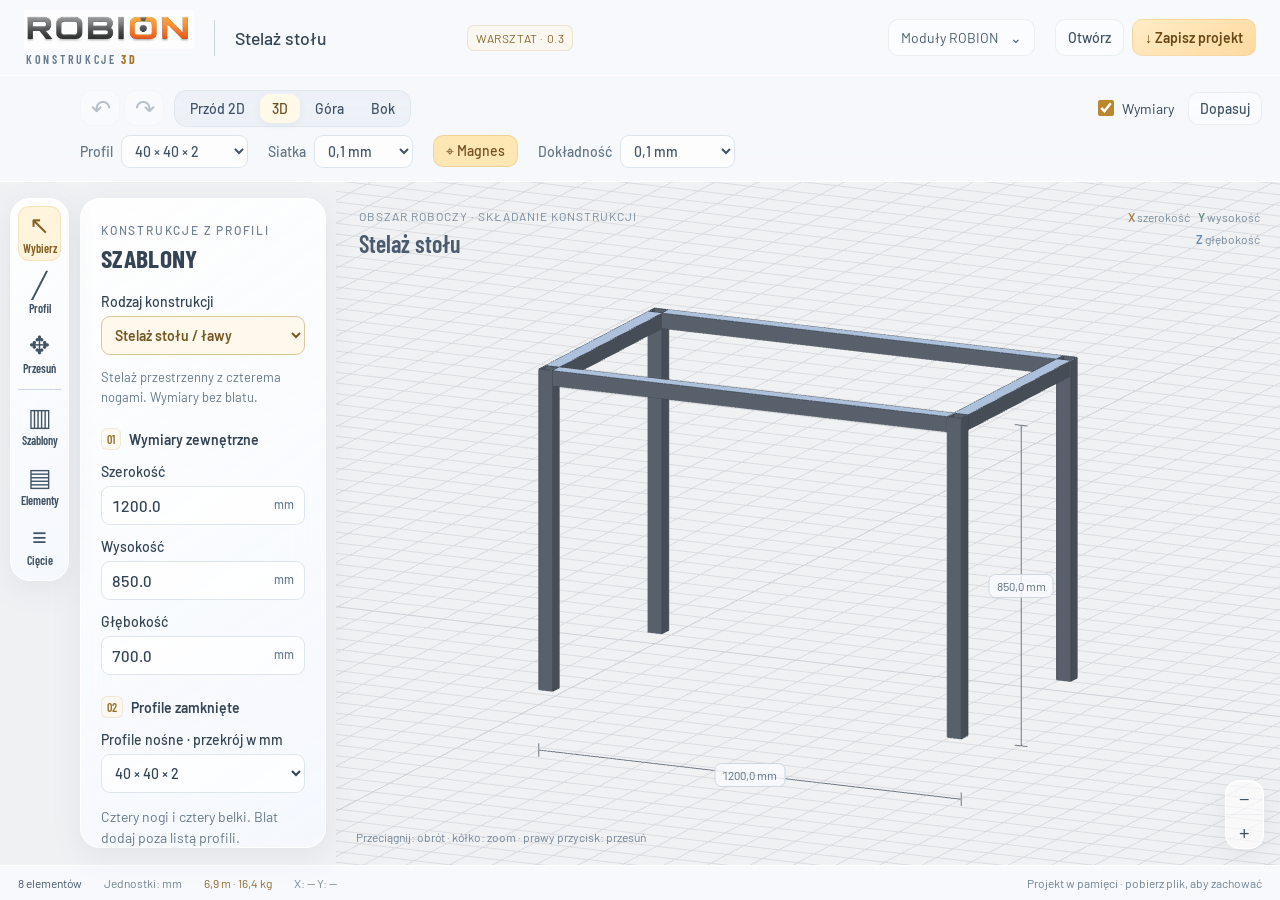
==== index.html @ 67e11018 "Add files via upload" ====
<!doctype html>
<html lang="pl"><head><meta charset="UTF-8"><meta name="viewport" content="width=device-width, initial-scale=1"><title>ROBION · Konstrukcje 3D</title><meta name="description" content="Projektuj konstrukcje z profili stalowych: ramy, balustrady, stelaże i bramy. Edytuj wymiary, oglądaj model 3D i przygotuj listę elementów do cięcia."><link rel="icon" href="favicon.svg" type="image/svg+xml"><link rel="stylesheet" href="fonts/fonts.css"><link rel="stylesheet" href="styles.css?v=0.3.2"><script type="importmap">{"imports":{"three":"./vendor/three.module.js"}}</script><script type="module" src="app.js?v=0.3.2"></script></head>
<body>
<script>if(location.protocol==='file:'){document.addEventListener('DOMContentLoaded',()=>{const n=document.createElement('div');n.setAttribute('role','alert');n.style.cssText='position:fixed;inset:15px 15px auto;z-index:100;background:#F5A623;color:#111;padding:20px;border-radius:12px;font:16px sans-serif;box-shadow:0 4px 30px #0005';n.innerHTML='Ten edytor wymaga uruchomienia aplikacji. Otwórz plik <b>Uruchom ROBION 3D.command</b> w folderze projektu, a potem <a style="color:#111;text-decoration:underline" href="http://127.0.0.1:8766/">przejdź do ROBION 3D</a>.';document.body.append(n);});}</script>
<header class="app-header"><div class="brand"><a class="brand-original" href="https://robion.pl/" aria-label="ROBION — strona główna"><img src="logo-robion-light.png" alt="ROBION"></a><span>KONSTRUKCJE <b>3D</b></span></div><div class="project-heading"><input id="project-name" aria-label="Nazwa projektu" value="Stelaż stołu" maxlength="80"><span class="tag">WARSZTAT · 0.3</span></div><details class="module-menu"><summary>Moduły ROBION <span>⌄</span></summary><nav aria-label="Moduły ROBION"><a href="https://robion.pl/">Strona główna</a><a href="https://app.robion.pl/">Faktury</a><a href="https://zlecenia.robion.pl/">Zlecenia</a><span aria-current="page">Konstrukcje 3D</span></nav></details><div class="header-actions" id="file-actions"></div></header>
<main class="workspace">
<nav class="tool-rail" aria-label="Narzędzia konstrukcji">
<button id="tool-select" data-mode="select" title="Zaznacz element" aria-label="Zaznacz element"><span>↖</span><small>Wybierz</small></button>
<button id="tool-draw" data-mode="draw" title="Rysuj profil na planie" aria-label="Rysuj profil na planie"><span>╱</span><small>Profil</small></button>
<button id="tool-move" data-mode="move" title="Przesuń profil" aria-label="Przesuń profil"><span>✥</span><small>Przesuń</small></button>
<hr><button id="toggle-generator" title="Szablony konstrukcji" aria-label="Szablony konstrukcji"><span>▥</span><small>Szablony</small></button>
<button id="toggle-elements" title="Elementy i właściwości" aria-label="Elementy i właściwości"><span>▤</span><small>Elementy</small></button>
<button id="toggle-bom" title="Lista cięcia" aria-label="Lista cięcia"><span>≡</span><small>Cięcie</small></button>
</nav>
<aside class="left-panel panel"><div class="panel-title"><span class="eyebrow">KONSTRUKCJE Z PROFILI</span><h1>SZABLONY</h1></div><form id="generator"><label>Rodzaj konstrukcji<select id="template" name="template"><option value="table">Stelaż stołu / ławy</option><option value="frame">Rama prostokątna</option><option value="railing">Panel balustrady</option><option value="gate">Brama / furtka</option></select></label><p id="template-description" class="hint"></p><div class="section-label"><span class="step">01</span> Wymiary zewnętrzne</div><label>Szerokość<div class="unit-input"><input id="width" name="width" type="number" value="1000" min="300" max="6000" step="0.1" required><span>mm</span></div></label><label>Wysokość<div class="unit-input"><input id="height" name="height" type="number" value="1800" min="300" max="4000" step="0.1" required><span>mm</span></div></label><label id="depth-field">Głębokość<div class="unit-input"><input id="depth" name="depth" type="number" value="700" min="300" max="4000" step="0.1" required><span>mm</span></div></label><div class="section-label"><span class="step">02</span> Profile zamknięte</div><label>Profile nośne · przekrój w mm<select name="frame" id="frame"></select></label><label class="infill-field">Wypełnienie · przekrój w mm<select name="bar" id="bar"></select></label><label class="infill-field">Maksymalny prześwit<div class="unit-input"><input name="gap" id="gap" type="number" min="20" max="500" value="110" step="0.1" required><span>mm</span></div></label><label class="check-row infill-field"><input name="infill" id="infill" type="checkbox" checked> Pionowe wypełnienie</label><p class="hint" id="gap-info"></p><button class="primary full" type="submit">Wstaw szablon <span>↗</span></button><p id="generator-note" class="hint">Zastąpi bieżący model. Cofnij przywraca poprzednią konstrukcję.</p></form><button id="empty-scene" type="button" class="full secondary">+ Własna konstrukcja</button><div class="side-note"><strong>Szablon to punkt wyjścia</strong><p>Dodawaj, przesuwaj i docinaj profile. Bez szablonu możesz zbudować własny stelaż, regał lub inną konstrukcję.</p></div></aside>
<section class="model-panel"><div class="model-toolbar"><div class="view-cluster"><div id="history-controls" class="history-controls" role="group" aria-label="Historia zmian"></div><div class="view-buttons" role="group" aria-label="Widok modelu"><button class="active" data-view="front">Przód 2D</button><button data-view="3d">3D</button><button data-view="top">Góra</button><button data-view="side">Bok</button></div></div><div id="assembly-options" class="assembly-options"><label>Profil <select id="draw-profile" aria-label="Profil do rysowania"></select></label><label>Siatka <select id="snap" aria-label="Krok siatki"><option value="0.1" selected>0,1 mm</option><option value="1">1 mm</option><option value="5">5 mm</option><option value="10">10 mm</option><option value="50">50 mm</option></select></label><button id="magnet" class="active magnet-toggle" type="button" aria-pressed="true" title="Przyciąganie końców osi do końców i ścianek innych profili">⌖ Magnes</button><label class="precision-control"><span class="precision-label">Dokładność</span> <select id="precision" aria-label="Dokładność"><option value="1">0,1 mm</option><option value="2">0,01 mm</option><option value="3">0,001 mm</option></select></label></div><div class="model-options"><label class="check-row"><input id="dimensions" type="checkbox" checked> Wymiary</label><button id="fit" title="Dopasuj model do okna">Dopasuj</button></div></div><div id="viewport"><div class="canvas-label"><span>OBSZAR ROBOCZY · SKŁADANIE KONSTRUKCJI</span><strong id="model-subtitle">Stelaż stołu</strong></div><div class="axis-legend"><span class="axis-x">X</span> szerokość <span class="axis-y">Y</span> wysokość <span class="axis-z">Z</span> głębokość</div><div class="canvas-help" id="canvas-help">Kliknij profil, aby go edytować · kółko: zoom · prawy przycisk: przesuń plan</div><div class="zoom-controls"><button id="zoom-out" aria-label="Oddal">−</button><button id="zoom-in" aria-label="Przybliż">+</button></div></div><div class="status-bar"><span id="part-count">11 elementów</span><span>Jednostki: mm</span><span id="material-status"></span><span id="cursor-status">X: —  Y: —</span><span id="save-status">Zapis do pliku projektu</span></div></section>
<aside class="right-panel panel"><div class="panel-title"><span class="eyebrow">WARSZTAT</span><h2>ELEMENTY</h2><button id="close-elements" class="close-panel" aria-label="Zamknij panel elementów">×</button></div><div id="editor-tools"></div><div id="part-list" class="part-list"></div><div id="element-editor"><div class="empty-selection"><span class="select-symbol">⌖</span><strong>Wybierz profil</strong><p>Kliknij element w modelu lub na liście, aby sprawdzić jego wymiary.</p></div></div></aside>
<section class="bom-panel"><div class="bom-header"><div><span class="eyebrow">MATERIAŁY</span><h2>LISTA ELEMENTÓW DO CIĘCIA</h2></div><div id="bom-actions"></div><button id="close-bom" class="close-panel" aria-label="Zamknij listę cięcia">×</button></div><div class="summary"><div><span>Elementy</span><strong id="total-count">—</strong></div><div><span>Długość łączna</span><strong id="total-length">—</strong></div><div><span>Masa orientacyjna</span><strong id="total-mass">—</strong></div></div><div class="table-scroll"><table><thead><tr><th>Profil [mm]</th><th>Do cięcia [mm]</th><th>Oś [mm]</th><th>Sztuki</th><th>Kąt A · początek</th><th>Kąt B · koniec</th><th>Masa [kg]</th></tr></thead><tbody id="bom-body"></tbody></table></div><p class="bom-note">Do cięcia: maksymalny zasięg profilu ze skosami, bez rzazu i zapasu. 90° = prosto · S/W = płaszczyzna szerokości/wysokości przekroju · ↶ = odwrócenie. Masa dla stali 7850 kg/m³, bez promieni naroży, spoin i okuć.</p></section>
</main><div id="toast" role="status" aria-live="polite"></div><dialog id="add-dialog"></dialog><input id="import-file" type="file" accept=".json,application/json" hidden>
<noscript>Włącz JavaScript, aby uruchomić edytor 3D.</noscript></body></html>
---- fonts/fonts.css ----
@font-face {
  font-family: 'Barlow';
  font-style: normal;
  font-weight: 400;
  font-display: swap;
  src: url(./barlow-0.woff2) format('truetype');
}
@font-face {
  font-family: 'Barlow';
  font-style: normal;
  font-weight: 500;
  font-display: swap;
  src: url(./barlow-1.woff2) format('truetype');
}
@font-face {
  font-family: 'Barlow';
  font-style: normal;
  font-weight: 600;
  font-display: swap;
  src: url(./barlow-2.woff2) format('truetype');
}
@font-face {
  font-family: 'Barlow';
  font-style: normal;
  font-weight: 700;
  font-display: swap;
  src: url(./barlow-3.woff2) format('truetype');
}
@font-face {
  font-family: 'Barlow Condensed';
  font-style: normal;
  font-weight: 600;
  font-display: swap;
  src: url(./barlow-4.woff2) format('truetype');
}
@font-face {
  font-family: 'Barlow Condensed';
  font-style: normal;
  font-weight: 700;
  font-display: swap;
  src: url(./barlow-5.woff2) format('truetype');
}
@font-face {
  font-family: 'Barlow Condensed';
  font-style: normal;
  font-weight: 800;
  font-display: swap;
  src: url(./barlow-6.woff2) format('truetype');
}
---- styles.css ----
:root{font-family:Barlow,-apple-system,BlinkMacSystemFont,"Segoe UI",sans-serif;font-synthesis:none;color:#344454;background:#edf1f5;--accent:#a56917;--line:#becbd84d;--muted:#657687;--glass:linear-gradient(145deg,#ffffffed,#f5f9ffd4);--shadow:inset 0 1px 0 #fff,0 8px 30px #5d76951a;--toolbar:106px}
*{box-sizing:border-box}body{margin:0;font-size:16px;overflow:hidden}button,input,select{font:inherit}button{cursor:pointer;border:1px solid var(--line);border-radius:10px;background:#ffffff80;color:#415364;padding:9px 12px;font-size:.875rem;font-weight:500;white-space:nowrap;transition:background .16s,box-shadow .16s}button:hover{background:#fff;box-shadow:0 2px 8px #788fa518}button:disabled{opacity:.35;cursor:not-allowed}button:focus-visible,input:focus-visible,select:focus-visible{outline:2px solid #be862c;outline-offset:3px}input,select{min-width:0;max-width:100%;color:inherit;color-scheme:light}input[aria-invalid=true]{border-color:#b34949;background:#fff2f2}h1,h2,h3,p{margin:0}h1,h2,h3{font-family:'Barlow Condensed',Barlow,sans-serif}h1{font-size:1.6rem;letter-spacing:.3px;margin-top:4px}h2{font-size:1.4rem;letter-spacing:.3px;margin-top:4px}button.active{background:#ffe7b4;color:#76511e;border-color:#d9b57966}.primary{background:linear-gradient(145deg,#ffecc6,#ffdaa0);color:#6b4917;border-color:#dfbb824d;font-weight:600}.primary:hover{background:#ffe2a9}.full{width:100%;display:flex;align-items:center;justify-content:space-between;padding:11px}.secondary{margin-top:14px;justify-content:center}.danger,.error{color:#aa3f43!important}.error{font-size:.875rem;line-height:1.45}.error:empty{display:none}
.app-header{height:76px;display:flex;align-items:center;gap:30px;padding:12px 24px;background:#f9fbfedd;border-bottom:1px solid #ffffff;position:relative;z-index:20;backdrop-filter:blur(24px)}.brand{display:flex;flex-direction:column;gap:3px;flex-shrink:0}.brand-wordmark{font:800 30px/1 'Barlow Condensed',sans-serif;letter-spacing:3px;color:#465565}.brand-wordmark i{color:#cc912f;font-style:normal}.brand>span{font:12px 'Barlow Condensed',sans-serif;letter-spacing:2px;color:#687b8c}.brand b{color:#a77525}.project-heading{display:flex;align-items:center;gap:15px;flex:1;min-width:0;border-left:1px solid #cbd5df;padding-left:25px}.project-heading input{background:transparent;border:0;font-size:1.1rem;font-weight:500;width:220px;padding:7px 0}.tag{font-size:12px;letter-spacing:.6px;color:#8a692e;border:1px solid #ddc49b66;background:#fff1d955;border-radius:7px;padding:5px 8px;white-space:nowrap}.header-actions{display:flex;gap:8px}
.workspace{position:relative;height:calc(100dvh - 76px);min-height:480px;background:#f0f1f3;overflow:hidden}.model-panel{position:absolute;inset:0;display:flex;flex-direction:column;min-width:0;background:#f0f1f3}.model-toolbar{height:var(--toolbar);min-height:var(--toolbar);background:#f8fbffb8;border-bottom:1px solid #fff;display:flex;flex-wrap:wrap;align-items:center;align-content:center;padding:9px 18px 9px 80px;gap:8px 20px;z-index:4;backdrop-filter:blur(24px)}.view-cluster{display:flex;align-items:center;gap:10px;order:0;flex:1}.history-controls{display:flex;gap:4px}.history-controls button{font-size:24px;line-height:1;padding:5px 10px;width:40px;height:36px;border-radius:12px}.view-buttons{display:flex;gap:3px;background:#e5ebf280;border:1px solid #d6e0e988;border-radius:13px;padding:3px}.view-buttons button{border:0;background:transparent;font-size:.875rem;padding:6px 12px;min-width:38px;border-radius:10px}.view-buttons button.active{color:#6e4f22;background:#fff9ea;box-shadow:0 2px 7px #7e8a9c20}.assembly-options{order:2;flex-basis:100%;display:flex;align-items:center;gap:20px}.assembly-options label{display:flex;align-items:center;gap:8px;margin:0;font-size:.875rem;color:#657687}.assembly-options select{font-size:.875rem;padding:6px 24px 6px 9px;border-radius:9px;border:1px solid #becbd87d;background:#ffffffad;color:#415364;max-width:160px;margin:0;width:auto}.assembly-options.drawing #draw-profile{border-color:#c5923c}.magnet-toggle{padding:6px 12px}.magnet-toggle[aria-pressed=false]{color:#6f7e8e;background:#fff8}.model-options{order:1;display:flex;align-items:center;gap:14px}.model-options label{margin:0}.model-options button{padding:7px 11px}
.tool-rail{position:absolute;left:10px;top:calc(var(--toolbar) + 16px);z-index:8;display:flex;flex-direction:column;gap:5px;width:59px;padding:7px}.tool-rail,.panel,.bom-panel,dialog{background:var(--glass);border:1px solid #fff;box-shadow:var(--shadow);border-radius:20px;backdrop-filter:blur(28px) saturate(140%);scrollbar-width:thin;scrollbar-color:#becbd8 transparent}.tool-rail button{height:55px;padding:3px;border:1px solid transparent;border-radius:11px;display:flex;align-items:center;justify-content:center;flex-direction:column;gap:2px;background:transparent}.tool-rail button>span{font-family:Arial,sans-serif;font-size:25px;line-height:1.1;font-weight:400}.tool-rail button small{font:12px 'Barlow Condensed',sans-serif}.tool-rail hr{border:0;border-top:1px solid #ccd7e3;width:100%;margin:3px 0}.tool-rail button.active{background:#ffe7b477;border-color:#e8c58d5e;color:#865f23}
.panel{position:absolute;top:calc(var(--toolbar) + 16px);bottom:52px;overflow:auto;z-index:5}.left-panel{display:none;left:80px;width:246px;padding:20px}body.show-generator .left-panel{display:block}.panel-title{margin-bottom:20px;position:relative}.eyebrow{font-size:12px;font-weight:500;letter-spacing:1.8px;color:#718293}.section-label{display:flex;align-items:center;gap:8px;font-size:.875rem;font-weight:600;margin:21px 0 13px}.section-label:first-child{margin-top:0}.step{font-family:'Barlow Condensed',sans-serif;color:#9a712c;border:1px solid #d7bd944d;background:#fff3d955;border-radius:6px;padding:3px 5px;font-size:12px}label{display:block;font-size:.875rem;font-weight:500;margin-bottom:13px}label>select{display:block;width:100%;margin-top:6px;padding:9px;background:#ffffffad;border:1px solid #bdcbd97a;border-radius:9px}.unit-input{position:relative;margin-top:6px}.unit-input input{width:100%;background:#ffffffad;border:1px solid #bdcbd97a;border-radius:9px;padding:9px 40px 9px 10px;font-size:1rem;font-variant-numeric:tabular-nums}.unit-input span{position:absolute;right:11px;top:11px;color:#6c7f91;font-size:12px;pointer-events:none}.check-row{display:flex;align-items:center;gap:8px;font-weight:400;font-size:.875rem}.check-row input{width:16px;height:16px;accent-color:#bb862e;margin:0;flex-shrink:0}.hint{font-size:.875rem;line-height:1.5;color:#68798a;margin:0 0 14px}.side-note{margin-top:18px;border-top:1px solid #c9d6e35c;padding-top:18px}.side-note strong{font-size:.875rem;font-weight:500;color:#5b6d80}.side-note p{font-size:12px;line-height:1.6;color:#6f7f90;margin-top:7px}#generator-note{font-size:12px;color:#6f7f90;margin:10px 0 0}.project-mode{font-size:12px;color:#86652d;border-left:2px solid #c99a50;padding-left:10px}
#viewport{position:relative;flex:1;min-height:0;margin-left:74px;overflow:hidden;isolation:isolate}body.show-generator #viewport{margin-left:336px}body.show-elements #viewport{margin-right:328px}body.show-bom #viewport{margin-bottom:310px}#viewport canvas{position:absolute;inset:0;display:block;touch-action:none}.canvas-label{position:absolute;top:23px;left:23px;pointer-events:none;z-index:2;color:#4e6174}.canvas-label>span{font-size:12px;letter-spacing:1px;color:#7a8b9b}.canvas-label strong{display:block;font-family:'Barlow Condensed',sans-serif;font-size:1.5rem;font-weight:500;margin-top:5px;color:#4b5b6e}.canvas-help{position:absolute;bottom:18px;left:20px;right:80px;color:#728394;font-size:12px;line-height:1.6;pointer-events:none}.axis-legend{position:absolute;right:20px;top:25px;max-width:150px;text-align:right;font-size:12px;line-height:1.8;color:#778a9b;pointer-events:none}.axis-legend span{font-weight:600;margin-left:6px}.axis-x{color:#a7804e}.axis-y{color:#62907b}.axis-z{color:#668aad}.dimension-label{position:absolute;z-index:2;color:#5d6e7f;font-size:12px;font-variant-numeric:tabular-nums;transform:translate(-50%,-50%);background:#fafcfecc;border:1px solid #ccd7e2;padding:4px 7px;border-radius:7px;white-space:nowrap;pointer-events:none}.zoom-controls{position:absolute;right:16px;bottom:16px;display:flex;flex-direction:column;border-radius:14px;background:#fff9;box-shadow:var(--shadow);overflow:hidden;border:1px solid #fff}.zoom-controls button{font-size:21px;font-weight:400;border:0;border-radius:0;padding:4px 13px;background:transparent}.zoom-controls button+button{border-top:1px solid #d3dce766}.status-bar{height:35px;min-height:35px;background:#f8fbffd9;border-top:1px solid #fff;color:#738393;display:flex;align-items:center;gap:22px;padding:7px 18px;font-size:12px}.status-bar #part-count{color:#475a6d}.status-bar #material-status{color:#916e30}.status-bar #save-status{margin-left:auto}
.model-handle{position:absolute;z-index:5;width:30px;height:30px;padding:0;transform:translate(-50%,-50%);border:2px solid #d49a3c;border-radius:50%;background:#fff8e8eF;color:#8d621f;box-shadow:0 0 0 4px #ffffff90,0 3px 12px #667d9430;font-size:12px;font-weight:650;cursor:grab;touch-action:none;user-select:none}.model-handle:hover{background:#ffe2a9;box-shadow:0 0 0 5px #fff9}.handle-move{width:36px;height:36px;border-radius:12px;background:#f6fbffed;border-color:#7297b5;color:#456e8b;font-size:24px}.dragging .model-handle{cursor:grabbing}.snap-marker{position:absolute;z-index:6;transform:translate(16px,-140%);font-size:12px;color:#356f64;background:#eefffaed;border:1px solid #6fada0;border-radius:8px;padding:5px 8px;box-shadow:0 2px 12px #65827e1f;pointer-events:none;white-space:nowrap}[hidden]{display:none!important}
.right-panel{display:none;right:16px;width:300px;z-index:7;padding:20px 17px}body.show-elements .right-panel{display:block}.close-panel{position:absolute;right:0;top:0;border:0;padding:0 5px;background:transparent;color:#728292;font-size:24px;line-height:1.2}#editor-tools{display:flex;gap:5px;margin-bottom:14px}#editor-tools .add{flex:1;color:#886329;border-color:#d8bf9455}.part-list{max-height:150px;overflow:auto;scrollbar-width:thin}.part-button{display:flex;width:100%;align-items:center;text-align:left;border:0;border-radius:9px;padding:9px 7px;gap:7px;margin-bottom:3px;font-weight:400;background:transparent}.part-button>span:first-child{color:#788798;font-size:12px;width:22px;flex-shrink:0}.part-button>span:nth-child(2){font-size:.875rem;overflow:hidden;text-overflow:ellipsis;flex:1}.part-button small{font-size:12px;color:#6d7d8e}.part-button.selected{color:#805b26;background:#ffe5b85c}.empty-selection{margin-top:20px;border-top:1px solid #c9d4df5c;padding:25px 8px;text-align:center}.select-symbol{display:block;font-size:38px;color:#99aaba;font-weight:300;margin-bottom:10px}.empty-selection strong{font-weight:500}.empty-selection p{font-size:.875rem;line-height:1.6;color:#718294;margin-top:7px}.element-fields{border-top:1px solid #c6d3df70;margin-top:16px;padding-top:18px}.element-fields h3{font-size:1.25rem;letter-spacing:.3px;margin-bottom:16px}.element-fields input{display:block;width:100%;margin-top:6px;background:#ffffffab;border:1px solid #bdcbd97a;border-radius:9px;padding:8px}.coordinate-grid{display:grid;grid-template-columns:repeat(3,minmax(0,1fr));gap:6px}.coordinate-grid label{color:#718393;margin-bottom:4px}.coordinate-grid input{width:100%;min-width:0;font-size:.875rem;padding:8px 5px;color:#3f556b;font-variant-numeric:tabular-nums}.subheading{font-size:.875rem;color:#586c80;margin:13px 0 8px}.note-block{font-size:.875rem;line-height:1.6;color:#64798c;margin:15px 0}.field-actions{display:flex;gap:7px;margin-top:12px}.field-actions button{flex:1}.cut-fields{border:1px solid #c6d4e06b;border-radius:12px;margin:12px 0;padding:10px}.cut-fields legend{font-size:.875rem;color:#667b8e;padding:0 5px}.cut-row{display:grid;grid-template-columns:85px minmax(0,1fr);gap:10px}.cut-row label{margin:0 0 10px;font-size:.875rem}.cut-row input,.cut-row select{padding:7px}.cut-fields .check-row{margin:0}.cut-fields .check-row input{display:inline-block;width:16px;height:16px;margin:0;padding:0}.cut-summary{font-size:.875rem;color:#6b7988;margin:12px 0}.live-note{font-size:12px;line-height:1.5;color:#738393;margin:10px 0}
.bom-panel{display:none;position:absolute;left:80px;right:16px;bottom:48px;height:294px;overflow:auto;padding:20px 24px;z-index:9}body.show-bom .bom-panel{display:block}body.show-generator .bom-panel{left:336px}.bom-header{display:flex;align-items:center;justify-content:space-between;gap:15px;position:relative;padding-right:30px}.bom-header .eyebrow{display:none}.bom-header h2{font-size:1.3rem;margin:0}#bom-actions{display:flex;gap:7px}#bom-actions button{padding:6px 10px}.summary{display:flex;gap:28px;margin:17px 0}.summary>div{display:flex;align-items:baseline;gap:10px}.summary span{font-size:12px;color:#718596}.summary strong{font-family:'Barlow Condensed',sans-serif;font-size:1.5rem;font-weight:600;color:#465e73;font-variant-numeric:tabular-nums;white-space:nowrap}.summary strong small{font:14px Barlow,sans-serif;color:#748799}.table-scroll{overflow:auto}table{border-collapse:collapse;width:100%;text-align:right;font-variant-numeric:tabular-nums}th{padding:8px;font-weight:500;font-size:.875rem;color:#677d90;border-bottom:1px solid #c8d5e1;background:#edf3f855;white-space:nowrap}td{padding:9px 8px;font-size:.875rem;border-bottom:1px solid #d1dce666;white-space:nowrap}td:first-child,th:first-child{text-align:left}td:first-child{font-weight:500}.bom-note{font-size:12px;color:#728496;line-height:1.6;margin-top:12px}
#toast{position:fixed;left:50%;bottom:55px;transform:translate(-50%,20px);opacity:0;transition:.18s;z-index:50;pointer-events:none;background:#fffffff2;color:#42596c;border:1px solid #dbc59f;border-radius:14px;padding:13px 20px;box-shadow:0 6px 25px #6b839c25;max-width:90vw;font-size:.875rem}#toast.visible{opacity:1;transform:translate(-50%,0)}dialog{color:#42566b;padding:28px;max-width:460px;width:calc(100% - 32px)}dialog::backdrop{background:#71829950;backdrop-filter:blur(8px)}dialog h2{font-size:1.6rem;margin-bottom:16px}dialog input{width:100%;display:block;background:#ffffffaa;border:1px solid #c7d5e1;padding:10px;border-radius:9px;margin-top:6px}.webgl-error{position:absolute;top:40%;left:20px;right:20px;background:#fff;padding:24px;color:#805052;line-height:1.8;border:1px solid #ccc}
@media(max-width:1200px){.tag{display:none}.axis-legend{display:none}.status-bar #save-status{display:none}.summary{gap:16px;flex-wrap:wrap}.summary>div{gap:7px}.assembly-options{gap:14px}.assembly-options select{max-width:140px}}
@media(max-width:1000px){.left-panel{width:230px;padding:18px}body.show-generator #viewport{margin-left:320px}body.show-generator .bom-panel{left:320px}body.show-elements #viewport{margin-right:0}.right-panel{width:300px}.assembly-options{gap:10px}.assembly-options label:first-child{display:none}.assembly-options.drawing label:first-child{display:flex}.assembly-options.drawing label:last-child{display:none}.bom-header{flex-wrap:wrap}.canvas-help{right:50px;left:12px}.status-bar{gap:16px}}
@media(max-width:760px){:root{--toolbar:150px}.app-header{height:103px;padding:10px 14px;gap:8px;flex-wrap:wrap}.brand-wordmark{font-size:28px}.brand>span{letter-spacing:1px}.project-heading{order:3;flex-basis:100%;border:0;padding:0}.project-heading input{font-size:.875rem;padding:0;width:100%}.header-actions{margin-left:auto;gap:5px}.header-actions button{padding:8px 9px}.workspace{height:calc(100dvh - 103px);min-height:440px}.model-toolbar{padding:8px 10px 8px 10px;gap:6px 10px}.view-cluster{gap:6px;flex:0 0 100%;min-width:0}.history-controls{gap:3px}.history-controls button{width:33px;padding:4px 7px}.view-buttons{flex:1}.view-buttons button{flex:0 0 auto;font-size:.875rem;padding:5px 7px}.model-options{order:2;margin-left:auto;gap:10px}.model-options button{padding:5px 8px}.assembly-options{order:1;flex-basis:100%;gap:8px;flex-wrap:wrap}.assembly-options label{font-size:.875rem;gap:4px}.assembly-options select{padding:5px 6px;max-width:90px}.assembly-options label:first-child{display:none}.assembly-options label:last-child{margin-left:auto}.precision-label{display:none}.precision-control::before{content:"Dokł."}.assembly-options label:last-child select{max-width:89px}.assembly-options .magnet-toggle{padding:6px 8px}.assembly-options.drawing label:first-child{display:flex}.assembly-options.drawing label:last-child{display:none}.assembly-options.drawing #draw-profile{max-width:124px}.tool-rail{top:calc(var(--toolbar) + 12px);left:8px;width:53px;padding:5px}.tool-rail button{height:51px}.left-panel{left:68px;width:min(272px,calc(100% - 80px));bottom:48px;padding:16px}#viewport,body.show-generator #viewport{margin-left:66px;margin-right:0}.canvas-label{top:14px;left:12px}.canvas-label>span{display:none}.canvas-label strong{font-size:1.25rem}.canvas-help{bottom:12px;line-height:1.5}.right-panel{right:9px;width:min(300px,calc(100% - 77px));bottom:48px;padding:16px}.status-bar{padding:8px 10px;gap:12px}.status-bar>span:nth-child(2),#cursor-status{display:none}.bom-panel,body.show-generator .bom-panel{left:9px;right:9px;height:340px;bottom:45px;padding:18px 16px}.bom-header{gap:12px;padding-right:18px}.bom-header h2{font-size:1.2rem}.summary{gap:8px 18px}.summary>div{display:block}.summary span{display:block}body.show-bom #viewport{margin-bottom:0}.zoom-controls{bottom:16px;right:10px}.panel-title{margin-bottom:15px}.section-label{margin-top:15px}.side-note{margin-top:15px}}
@media(max-height:650px){.panel{bottom:44px}.tool-rail{gap:2px}.tool-rail button{height:44px}.canvas-label{display:none}}
@media(prefers-reduced-motion:reduce){*{transition:none!important}}
@media print{body{background:#fff;color:#111;overflow:visible}.app-header{height:auto;background:#fff;border:0;padding:0 0 20px}.project-heading{border:0}.app-header .header-actions,.tag,.tool-rail,.left-panel,.right-panel,.model-panel,#bom-actions,.close-panel,#toast{display:none!important}.workspace{display:block;height:auto;overflow:visible;min-height:0;background:#fff}.bom-panel,body.show-generator .bom-panel{display:block!important;position:static;height:auto;overflow:visible;background:#fff;color:#111;border:0;box-shadow:none;padding:0}.table-scroll{overflow:visible}.summary span,.summary strong,.summary strong small,th,td,.bom-note{color:#222}th,td{border-bottom:1px solid #ccc;font-size:11px;padding:7px 4px}.bom-note{margin-top:20px}tr,.summary{break-inside:avoid}}

/* Shared ROBION identity and module navigation. */
.brand-original{display:flex;align-items:center;width:170px;height:39px;overflow:hidden;isolation:isolate}.brand-original img{display:block;width:100%;height:auto;mix-blend-mode:multiply}.brand-original:focus-visible{outline:2px solid #be862c;outline-offset:3px;border-radius:4px}.brand>span{padding-left:2px;letter-spacing:2.7px}.module-menu{position:relative;flex-shrink:0;font-size:.875rem}.module-menu summary{list-style:none;cursor:pointer;padding:9px 12px;border:1px solid var(--line);border-radius:10px;background:#ffffff80;color:#4b6073;display:flex;gap:12px;align-items:center}.module-menu summary::-webkit-details-marker{display:none}.module-menu summary:focus-visible{outline:2px solid #be862c;outline-offset:3px}.module-menu nav{position:absolute;top:calc(100% + 8px);right:0;width:208px;padding:7px;background:var(--glass);border:1px solid #fff;border-radius:15px;box-shadow:0 10px 35px #546c8930;backdrop-filter:blur(26px);display:flex;flex-direction:column;gap:4px}.module-menu nav a,.module-menu nav span{display:block;padding:11px;border-radius:9px;text-decoration:none;color:#415c72}.module-menu nav a:hover{background:#edf3f8}.module-menu nav [aria-current]{background:#fff0d6;color:#866025}#template{font-weight:600;color:#765722;border-color:#dac59f;background:#fff8ec}#template-description{font-size:13px}.project-heading{gap:12px;padding-left:20px}.app-header{gap:20px}
@media(max-width:1200px){.project-heading input{width:190px}.app-header{gap:15px;padding:12px 18px}}
@media(max-width:760px){.brand-original{width:145px;height:34px}.brand>span{font-size:12px;letter-spacing:2px}.app-header{height:119px;padding:9px 12px;gap:8px;align-content:center}.workspace{height:calc(100dvh - 119px)}.header-actions{order:1}.header-actions button{font-size:13px;padding:8px}.project-heading{order:2;flex:1 1 160px;padding:0}.project-heading input{width:100%}.module-menu{order:3}.module-menu summary{padding:7px 9px;font-size:13px}.module-menu nav{right:0}.tag{display:none}}
@media print{.module-menu{display:none}}
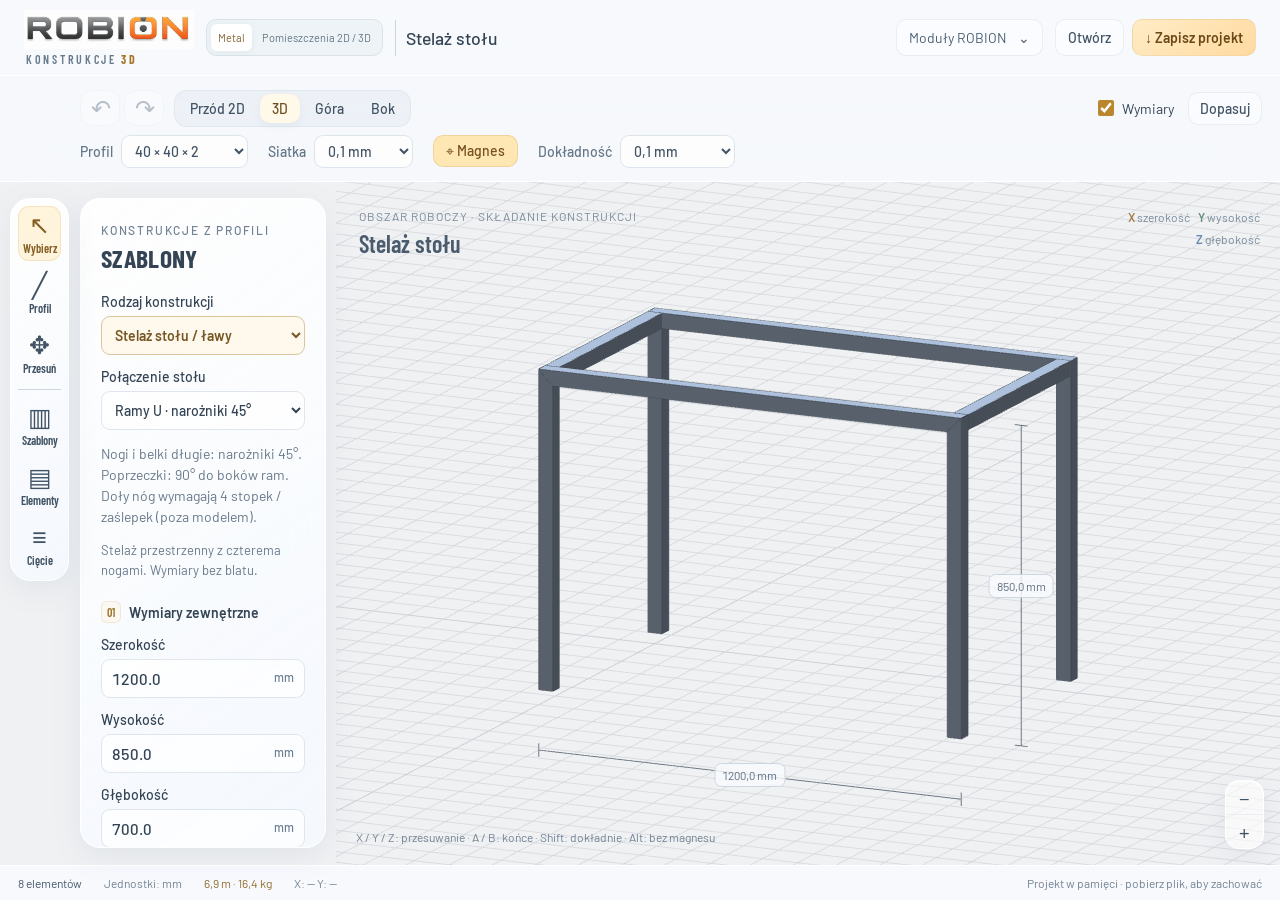
==== commit 673e4fca: "Aktualizacja konstrukcji 3D" ====
--- a/index.html
+++ b/index.html
@@ -1,8 +1,9 @@
 <!doctype html>
-<html lang="pl"><head><meta charset="UTF-8"><meta name="viewport" content="width=device-width, initial-scale=1"><title>ROBION · Konstrukcje 3D</title><meta name="description" content="Projektuj konstrukcje z profili stalowych: ramy, balustrady, stelaże i bramy. Edytuj wymiary, oglądaj model 3D i przygotuj listę elementów do cięcia."><link rel="icon" href="favicon.svg" type="image/svg+xml"><link rel="stylesheet" href="fonts/fonts.css"><link rel="stylesheet" href="styles.css?v=0.3.2"><script type="importmap">{"imports":{"three":"./vendor/three.module.js"}}</script><script type="module" src="app.js?v=0.3.2"></script></head>
+<html lang="pl"><head><meta charset="UTF-8"><meta name="viewport" content="width=device-width, initial-scale=1"><title>ROBION · Konstrukcje 3D</title><meta name="description" content="Projektuj konstrukcje z profili stalowych: ramy, balustrady, stelaże i bramy. Edytuj wymiary, oglądaj model 3D i przygotuj listę elementów do cięcia."><link rel="icon" href="favicon.svg" type="image/svg+xml"><link rel="stylesheet" href="fonts/fonts.css?v=2026-09-30"><link rel="stylesheet" href="styles.css?v=2026-09-30"><script type="importmap">{"imports":{"three":"./vendor/three.module.js?v=2026-09-30"}}</script><script type="module" src="app.js?v=2026-09-30"></script>
+</head>
 <body>
 <script>if(location.protocol==='file:'){document.addEventListener('DOMContentLoaded',()=>{const n=document.createElement('div');n.setAttribute('role','alert');n.style.cssText='position:fixed;inset:15px 15px auto;z-index:100;background:#F5A623;color:#111;padding:20px;border-radius:12px;font:16px sans-serif;box-shadow:0 4px 30px #0005';n.innerHTML='Ten edytor wymaga uruchomienia aplikacji. Otwórz plik <b>Uruchom ROBION 3D.command</b> w folderze projektu, a potem <a style="color:#111;text-decoration:underline" href="http://127.0.0.1:8766/">przejdź do ROBION 3D</a>.';document.body.append(n);});}</script>
-<header class="app-header"><div class="brand"><a class="brand-original" href="https://robion.pl/" aria-label="ROBION — strona główna"><img src="logo-robion-light.png" alt="ROBION"></a><span>KONSTRUKCJE <b>3D</b></span></div><div class="project-heading"><input id="project-name" aria-label="Nazwa projektu" value="Stelaż stołu" maxlength="80"><span class="tag">WARSZTAT · 0.3</span></div><details class="module-menu"><summary>Moduły ROBION <span>⌄</span></summary><nav aria-label="Moduły ROBION"><a href="https://robion.pl/">Strona główna</a><a href="https://app.robion.pl/">Faktury</a><a href="https://zlecenia.robion.pl/">Zlecenia</a><span aria-current="page">Konstrukcje 3D</span></nav></details><div class="header-actions" id="file-actions"></div></header>
+<header class="app-header"><div class="brand"><a class="brand-original" href="https://robion.pl/" aria-label="ROBION — strona główna"><img src="logo-robion-light.png" alt="ROBION"></a><span>KONSTRUKCJE <b>3D</b></span></div><nav class="design-modes" aria-label="Rodzaj projektu"><a href="index.html" aria-current="page">Metal</a><a href="rooms.html">Pomieszczenia 2D / 3D</a></nav><div class="project-heading"><input id="project-name" aria-label="Nazwa projektu" value="Stelaż stołu" maxlength="80"><span class="tag">WARSZTAT · 0.4</span></div><details class="module-menu"><summary>Moduły ROBION <span>⌄</span></summary><nav aria-label="Moduły ROBION"><a href="https://robion.pl/">Strona główna</a><a href="https://app.robion.pl/">Faktury</a><a href="https://zlecenia.robion.pl/">Zlecenia</a><span aria-current="page">Konstrukcje 3D</span></nav></details><div class="header-actions" id="file-actions"></div></header>
 <main class="workspace">
 <nav class="tool-rail" aria-label="Narzędzia konstrukcji">
 <button id="tool-select" data-mode="select" title="Zaznacz element" aria-label="Zaznacz element"><span>↖</span><small>Wybierz</small></button>
@@ -12,7 +13,7 @@
 <button id="toggle-elements" title="Elementy i właściwości" aria-label="Elementy i właściwości"><span>▤</span><small>Elementy</small></button>
 <button id="toggle-bom" title="Lista cięcia" aria-label="Lista cięcia"><span>≡</span><small>Cięcie</small></button>
 </nav>
-<aside class="left-panel panel"><div class="panel-title"><span class="eyebrow">KONSTRUKCJE Z PROFILI</span><h1>SZABLONY</h1></div><form id="generator"><label>Rodzaj konstrukcji<select id="template" name="template"><option value="table">Stelaż stołu / ławy</option><option value="frame">Rama prostokątna</option><option value="railing">Panel balustrady</option><option value="gate">Brama / furtka</option></select></label><p id="template-description" class="hint"></p><div class="section-label"><span class="step">01</span> Wymiary zewnętrzne</div><label>Szerokość<div class="unit-input"><input id="width" name="width" type="number" value="1000" min="300" max="6000" step="0.1" required><span>mm</span></div></label><label>Wysokość<div class="unit-input"><input id="height" name="height" type="number" value="1800" min="300" max="4000" step="0.1" required><span>mm</span></div></label><label id="depth-field">Głębokość<div class="unit-input"><input id="depth" name="depth" type="number" value="700" min="300" max="4000" step="0.1" required><span>mm</span></div></label><div class="section-label"><span class="step">02</span> Profile zamknięte</div><label>Profile nośne · przekrój w mm<select name="frame" id="frame"></select></label><label class="infill-field">Wypełnienie · przekrój w mm<select name="bar" id="bar"></select></label><label class="infill-field">Maksymalny prześwit<div class="unit-input"><input name="gap" id="gap" type="number" min="20" max="500" value="110" step="0.1" required><span>mm</span></div></label><label class="check-row infill-field"><input name="infill" id="infill" type="checkbox" checked> Pionowe wypełnienie</label><p class="hint" id="gap-info"></p><button class="primary full" type="submit">Wstaw szablon <span>↗</span></button><p id="generator-note" class="hint">Zastąpi bieżący model. Cofnij przywraca poprzednią konstrukcję.</p></form><button id="empty-scene" type="button" class="full secondary">+ Własna konstrukcja</button><div class="side-note"><strong>Szablon to punkt wyjścia</strong><p>Dodawaj, przesuwaj i docinaj profile. Bez szablonu możesz zbudować własny stelaż, regał lub inną konstrukcję.</p></div></aside>
+<aside class="left-panel panel"><div class="panel-title"><span class="eyebrow">KONSTRUKCJE Z PROFILI</span><h1>SZABLONY</h1></div><form id="generator"><label>Rodzaj konstrukcji<select id="template" name="template"><option value="table">Stelaż stołu / ławy</option><option value="frame">Rama prostokątna</option><option value="railing">Panel balustrady</option><option value="gate">Brama / furtka</option></select></label><label id="joint-field">Połączenie stołu<select id="joint"><option value="miter">Ramy U · narożniki 45°</option><option value="butt">Na styk · cięcia 90°</option></select></label><p id="joint-note" class="hint"></p><p id="template-description" class="hint"></p><div class="section-label"><span class="step">01</span> Wymiary zewnętrzne</div><label>Szerokość<div class="unit-input"><input id="width" name="width" type="number" value="1000" min="300" max="6000" step="0.1" required><span>mm</span></div></label><label>Wysokość<div class="unit-input"><input id="height" name="height" type="number" value="1800" min="300" max="4000" step="0.1" required><span>mm</span></div></label><label id="depth-field">Głębokość<div class="unit-input"><input id="depth" name="depth" type="number" value="700" min="300" max="4000" step="0.1" required><span>mm</span></div></label><div class="section-label"><span class="step">02</span> Profile zamknięte</div><label>Profile nośne · przekrój w mm<select name="frame" id="frame"></select></label><label class="infill-field">Wypełnienie · przekrój w mm<select name="bar" id="bar"></select></label><label class="infill-field">Maksymalny prześwit<div class="unit-input"><input name="gap" id="gap" type="number" min="20" max="500" value="110" step="0.1" required><span>mm</span></div></label><label class="check-row infill-field"><input name="infill" id="infill" type="checkbox" checked> Pionowe wypełnienie</label><p class="hint" id="gap-info"></p><button class="primary full" type="submit">Wstaw szablon <span>↗</span></button><p id="generator-note" class="hint">Zastąpi bieżący model. Cofnij przywraca poprzednią konstrukcję.</p></form><button id="empty-scene" type="button" class="full secondary">+ Własna konstrukcja</button><div class="side-note"><strong>Szablon to punkt wyjścia</strong><p>Dodawaj, przesuwaj i docinaj profile. Bez szablonu możesz zbudować własny stelaż, regał lub inną konstrukcję.</p></div></aside>
 <section class="model-panel"><div class="model-toolbar"><div class="view-cluster"><div id="history-controls" class="history-controls" role="group" aria-label="Historia zmian"></div><div class="view-buttons" role="group" aria-label="Widok modelu"><button class="active" data-view="front">Przód 2D</button><button data-view="3d">3D</button><button data-view="top">Góra</button><button data-view="side">Bok</button></div></div><div id="assembly-options" class="assembly-options"><label>Profil <select id="draw-profile" aria-label="Profil do rysowania"></select></label><label>Siatka <select id="snap" aria-label="Krok siatki"><option value="0.1" selected>0,1 mm</option><option value="1">1 mm</option><option value="5">5 mm</option><option value="10">10 mm</option><option value="50">50 mm</option></select></label><button id="magnet" class="active magnet-toggle" type="button" aria-pressed="true" title="Przyciąganie końców osi do końców i ścianek innych profili">⌖ Magnes</button><label class="precision-control"><span class="precision-label">Dokładność</span> <select id="precision" aria-label="Dokładność"><option value="1">0,1 mm</option><option value="2">0,01 mm</option><option value="3">0,001 mm</option></select></label></div><div class="model-options"><label class="check-row"><input id="dimensions" type="checkbox" checked> Wymiary</label><button id="fit" title="Dopasuj model do okna">Dopasuj</button></div></div><div id="viewport"><div class="canvas-label"><span>OBSZAR ROBOCZY · SKŁADANIE KONSTRUKCJI</span><strong id="model-subtitle">Stelaż stołu</strong></div><div class="axis-legend"><span class="axis-x">X</span> szerokość <span class="axis-y">Y</span> wysokość <span class="axis-z">Z</span> głębokość</div><div class="canvas-help" id="canvas-help">Kliknij profil, aby go edytować · kółko: zoom · prawy przycisk: przesuń plan</div><div class="zoom-controls"><button id="zoom-out" aria-label="Oddal">−</button><button id="zoom-in" aria-label="Przybliż">+</button></div></div><div class="status-bar"><span id="part-count">11 elementów</span><span>Jednostki: mm</span><span id="material-status"></span><span id="cursor-status">X: —  Y: —</span><span id="save-status">Zapis do pliku projektu</span></div></section>
 <aside class="right-panel panel"><div class="panel-title"><span class="eyebrow">WARSZTAT</span><h2>ELEMENTY</h2><button id="close-elements" class="close-panel" aria-label="Zamknij panel elementów">×</button></div><div id="editor-tools"></div><div id="part-list" class="part-list"></div><div id="element-editor"><div class="empty-selection"><span class="select-symbol">⌖</span><strong>Wybierz profil</strong><p>Kliknij element w modelu lub na liście, aby sprawdzić jego wymiary.</p></div></div></aside>
 <section class="bom-panel"><div class="bom-header"><div><span class="eyebrow">MATERIAŁY</span><h2>LISTA ELEMENTÓW DO CIĘCIA</h2></div><div id="bom-actions"></div><button id="close-bom" class="close-panel" aria-label="Zamknij listę cięcia">×</button></div><div class="summary"><div><span>Elementy</span><strong id="total-count">—</strong></div><div><span>Długość łączna</span><strong id="total-length">—</strong></div><div><span>Masa orientacyjna</span><strong id="total-mass">—</strong></div></div><div class="table-scroll"><table><thead><tr><th>Profil [mm]</th><th>Do cięcia [mm]</th><th>Oś [mm]</th><th>Sztuki</th><th>Kąt A · początek</th><th>Kąt B · koniec</th><th>Masa [kg]</th></tr></thead><tbody id="bom-body"></tbody></table></div><p class="bom-note">Do cięcia: maksymalny zasięg profilu ze skosami, bez rzazu i zapasu. 90° = prosto · S/W = płaszczyzna szerokości/wysokości przekroju · ↶ = odwrócenie. Masa dla stali 7850 kg/m³, bez promieni naroży, spoin i okuć.</p></section>
--- a/styles.css
+++ b/styles.css
@@ -21,3 +21,16 @@
 @media(max-width:1200px){.project-heading input{width:190px}.app-header{gap:15px;padding:12px 18px}}
 @media(max-width:760px){.brand-original{width:145px;height:34px}.brand>span{font-size:12px;letter-spacing:2px}.app-header{height:119px;padding:9px 12px;gap:8px;align-content:center}.workspace{height:calc(100dvh - 119px)}.header-actions{order:1}.header-actions button{font-size:13px;padding:8px}.project-heading{order:2;flex:1 1 160px;padding:0}.project-heading input{width:100%}.module-menu{order:3}.module-menu summary{padding:7px 9px;font-size:13px}.module-menu nav{right:0}.tag{display:none}}
 @media print{.module-menu{display:none}}
+
+/* The room planner shares ROBION identity and remains a separate project type. */
+.design-modes{display:flex;gap:3px;background:#e8eef1a0;padding:4px;border:1px solid #dae3e7;border-radius:10px;flex-shrink:0}.design-modes a{padding:7px 10px;border-radius:6px;color:#627986;text-decoration:none;font-size:12px;white-space:nowrap}.design-modes a[aria-current]{background:#fff;color:#826334;box-shadow:0 1px 6px #52667513}@media(max-width:1400px){.app-header{gap:12px}.project-heading{padding-left:10px}.project-heading input{width:150px}.project-heading .tag{display:none}.design-modes a{font-size:11px;padding:7px}}@media(max-width:1000px){.app-header .project-heading{display:none}}@media(max-width:760px){.design-modes{order:2}.app-header{height:auto;min-height:119px}.module-menu{margin-left:auto}.workspace{height:calc(100dvh - 119px)}}@media print{.design-modes{display:none}}
+
+/* Small visual targets with a larger transparent pointer area. */
+.handle-lines{position:absolute;inset:0;width:100%;height:100%;pointer-events:none;z-index:4;overflow:hidden}.handle-lines line{stroke-width:1.3}.axis-x{stroke:#bf5555}.axis-y{stroke:#368669}.axis-z{stroke:#447daf}
+.model-handle,.model-handle:hover{width:28px;height:28px;border:0;background:transparent;box-shadow:none;border-radius:0;font-size:10px;color:#536171;text-shadow:0 1px 2px white;overflow:visible}
+.model-handle::before{content:'';position:absolute;left:10px;top:10px;width:8px;height:8px;box-sizing:border-box;border:1.5px solid currentColor;background:#ffffffd9;border-radius:50%}
+.handle-a,.handle-b{padding:0 0 26px 22px}.handle-move::before{border-radius:0;width:7px;height:7px;transform:rotate(45deg)}
+.handle-x,.handle-y,.handle-z{font-size:11px;font-weight:700;padding-bottom:24px}.handle-x{color:#bf5555}.handle-y{color:#368669}.handle-z{color:#447daf}.handle-x::before,.handle-y::before,.handle-z::before{background:currentColor;width:6px;height:6px;left:11px;top:11px;border:0;border-radius:1px}
+.model-handle:hover::before,.model-handle:focus-visible::before{outline:3px solid #ffffffb0}.model-handle:focus-visible{outline:1px dashed currentColor}
+
+.handle-x::before,.handle-y::before,.handle-z::before{width:7px;height:10px;left:10.5px;top:9px;clip-path:polygon(50% 0,100% 100%,0 100%);transform:rotate(var(--axis-angle,0deg))}
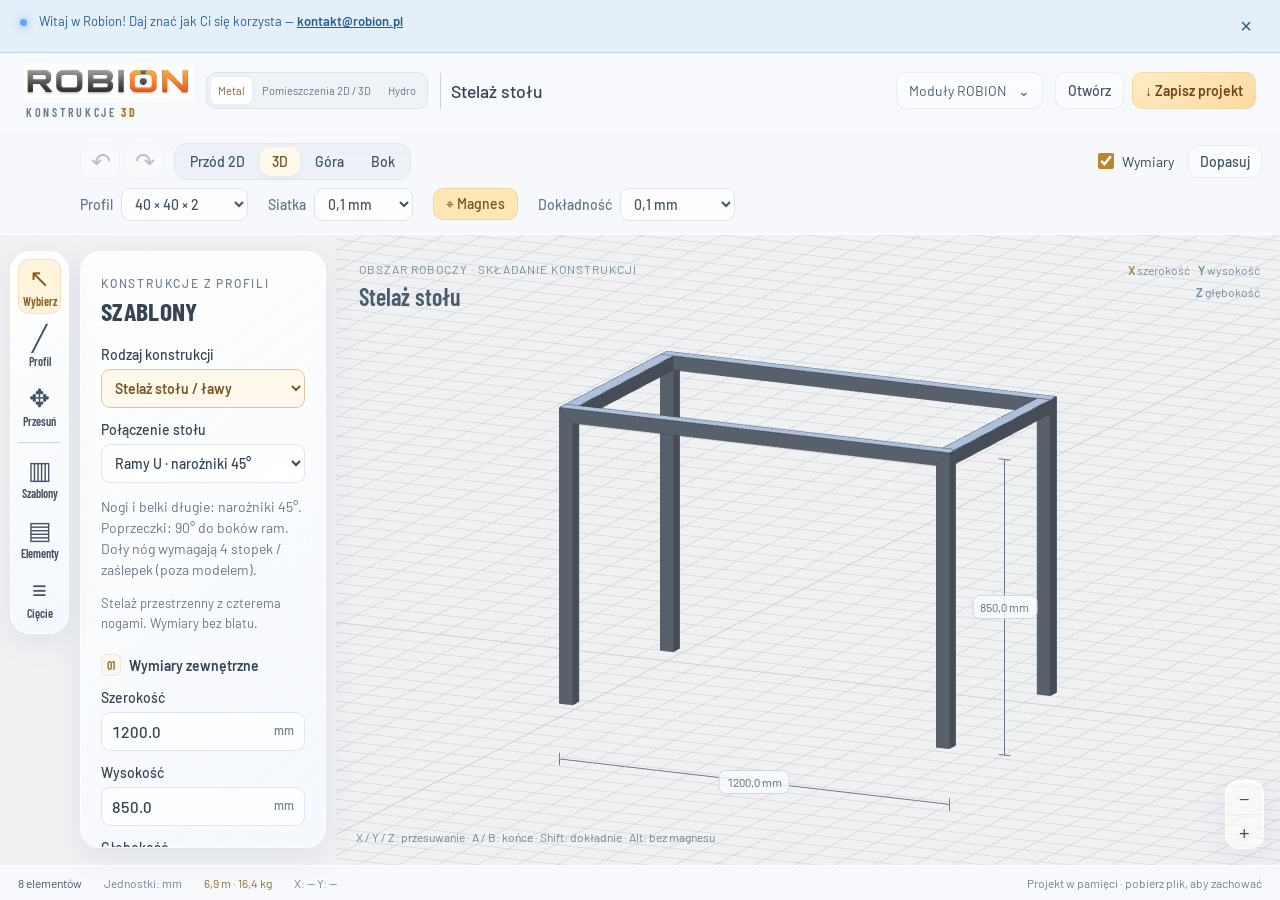
==== commit 3eec8f28: "Publish Hydro editor and shared ROBION announcement banners" ====
--- a/index.html
+++ b/index.html
@@ -1,9 +1,9 @@
 <!doctype html>
-<html lang="pl"><head><meta charset="UTF-8"><meta name="viewport" content="width=device-width, initial-scale=1"><title>ROBION · Konstrukcje 3D</title><meta name="description" content="Projektuj konstrukcje z profili stalowych: ramy, balustrady, stelaże i bramy. Edytuj wymiary, oglądaj model 3D i przygotuj listę elementów do cięcia."><link rel="icon" href="favicon.svg" type="image/svg+xml"><link rel="stylesheet" href="fonts/fonts.css?v=2026-09-30"><link rel="stylesheet" href="styles.css?v=2026-09-30"><script type="importmap">{"imports":{"three":"./vendor/three.module.js?v=2026-09-30"}}</script><script type="module" src="app.js?v=2026-09-30"></script>
-</head>
+<html lang="pl"><head><meta charset="UTF-8"><meta name="viewport" content="width=device-width, initial-scale=1"><title>ROBION · Konstrukcje 3D</title><meta name="description" content="Projektuj konstrukcje z profili stalowych: ramy, balustrady, stelaże i bramy. Edytuj wymiary, oglądaj model 3D i przygotuj listę elementów do cięcia."><link rel="icon" href="favicon.svg" type="image/svg+xml"><link rel="stylesheet" href="fonts/fonts.css?v=2026-10-21"><link rel="stylesheet" href="styles.css?v=2026-10-21"><script type="importmap">{"imports":{"three":"./vendor/three.module.js"}}</script><script type="module" src="app.js?v=2026-10-21"></script>
+<link rel="stylesheet" href="shared/banner.css?v=2026-10-21"><script defer src="shared/banner.js?v=2026-10-21"></script></head>
 <body>
 <script>if(location.protocol==='file:'){document.addEventListener('DOMContentLoaded',()=>{const n=document.createElement('div');n.setAttribute('role','alert');n.style.cssText='position:fixed;inset:15px 15px auto;z-index:100;background:#F5A623;color:#111;padding:20px;border-radius:12px;font:16px sans-serif;box-shadow:0 4px 30px #0005';n.innerHTML='Ten edytor wymaga uruchomienia aplikacji. Otwórz plik <b>Uruchom ROBION 3D.command</b> w folderze projektu, a potem <a style="color:#111;text-decoration:underline" href="http://127.0.0.1:8766/">przejdź do ROBION 3D</a>.';document.body.append(n);});}</script>
-<header class="app-header"><div class="brand"><a class="brand-original" href="https://robion.pl/" aria-label="ROBION — strona główna"><img src="logo-robion-light.png" alt="ROBION"></a><span>KONSTRUKCJE <b>3D</b></span></div><nav class="design-modes" aria-label="Rodzaj projektu"><a href="index.html" aria-current="page">Metal</a><a href="rooms.html">Pomieszczenia 2D / 3D</a></nav><div class="project-heading"><input id="project-name" aria-label="Nazwa projektu" value="Stelaż stołu" maxlength="80"><span class="tag">WARSZTAT · 0.4</span></div><details class="module-menu"><summary>Moduły ROBION <span>⌄</span></summary><nav aria-label="Moduły ROBION"><a href="https://robion.pl/">Strona główna</a><a href="https://app.robion.pl/">Faktury</a><a href="https://zlecenia.robion.pl/">Zlecenia</a><span aria-current="page">Konstrukcje 3D</span></nav></details><div class="header-actions" id="file-actions"></div></header>
+<header class="app-header"><div class="brand"><a class="brand-original" href="https://robion.pl/" aria-label="ROBION — strona główna"><img src="logo-robion-light.png" alt="ROBION"></a><span>KONSTRUKCJE <b>3D</b></span></div><nav class="design-modes" aria-label="Rodzaj projektu"><a href="index.html" aria-current="page">Metal</a><a href="rooms.html">Pomieszczenia 2D / 3D</a><a href="hydro.html">Hydro</a></nav><div class="project-heading"><input id="project-name" aria-label="Nazwa projektu" value="Stelaż stołu" maxlength="80"><span class="tag">WARSZTAT · 0.4</span></div><details class="module-menu"><summary>Moduły ROBION <span>⌄</span></summary><nav aria-label="Moduły ROBION"><a href="https://robion.pl/">Strona główna</a><a href="https://app.robion.pl/">Faktury</a><a href="https://zlecenia.robion.pl/">Zlecenia</a><span aria-current="page">Konstrukcje 3D</span></nav></details><div class="header-actions" id="file-actions"></div></header>
 <main class="workspace">
 <nav class="tool-rail" aria-label="Narzędzia konstrukcji">
 <button id="tool-select" data-mode="select" title="Zaznacz element" aria-label="Zaznacz element"><span>↖</span><small>Wybierz</small></button>
--- a/styles.css
+++ b/styles.css
@@ -1,7 +1,7 @@
 :root{font-family:Barlow,-apple-system,BlinkMacSystemFont,"Segoe UI",sans-serif;font-synthesis:none;color:#344454;background:#edf1f5;--accent:#a56917;--line:#becbd84d;--muted:#657687;--glass:linear-gradient(145deg,#ffffffed,#f5f9ffd4);--shadow:inset 0 1px 0 #fff,0 8px 30px #5d76951a;--toolbar:106px}
 *{box-sizing:border-box}body{margin:0;font-size:16px;overflow:hidden}button,input,select{font:inherit}button{cursor:pointer;border:1px solid var(--line);border-radius:10px;background:#ffffff80;color:#415364;padding:9px 12px;font-size:.875rem;font-weight:500;white-space:nowrap;transition:background .16s,box-shadow .16s}button:hover{background:#fff;box-shadow:0 2px 8px #788fa518}button:disabled{opacity:.35;cursor:not-allowed}button:focus-visible,input:focus-visible,select:focus-visible{outline:2px solid #be862c;outline-offset:3px}input,select{min-width:0;max-width:100%;color:inherit;color-scheme:light}input[aria-invalid=true]{border-color:#b34949;background:#fff2f2}h1,h2,h3,p{margin:0}h1,h2,h3{font-family:'Barlow Condensed',Barlow,sans-serif}h1{font-size:1.6rem;letter-spacing:.3px;margin-top:4px}h2{font-size:1.4rem;letter-spacing:.3px;margin-top:4px}button.active{background:#ffe7b4;color:#76511e;border-color:#d9b57966}.primary{background:linear-gradient(145deg,#ffecc6,#ffdaa0);color:#6b4917;border-color:#dfbb824d;font-weight:600}.primary:hover{background:#ffe2a9}.full{width:100%;display:flex;align-items:center;justify-content:space-between;padding:11px}.secondary{margin-top:14px;justify-content:center}.danger,.error{color:#aa3f43!important}.error{font-size:.875rem;line-height:1.45}.error:empty{display:none}
 .app-header{height:76px;display:flex;align-items:center;gap:30px;padding:12px 24px;background:#f9fbfedd;border-bottom:1px solid #ffffff;position:relative;z-index:20;backdrop-filter:blur(24px)}.brand{display:flex;flex-direction:column;gap:3px;flex-shrink:0}.brand-wordmark{font:800 30px/1 'Barlow Condensed',sans-serif;letter-spacing:3px;color:#465565}.brand-wordmark i{color:#cc912f;font-style:normal}.brand>span{font:12px 'Barlow Condensed',sans-serif;letter-spacing:2px;color:#687b8c}.brand b{color:#a77525}.project-heading{display:flex;align-items:center;gap:15px;flex:1;min-width:0;border-left:1px solid #cbd5df;padding-left:25px}.project-heading input{background:transparent;border:0;font-size:1.1rem;font-weight:500;width:220px;padding:7px 0}.tag{font-size:12px;letter-spacing:.6px;color:#8a692e;border:1px solid #ddc49b66;background:#fff1d955;border-radius:7px;padding:5px 8px;white-space:nowrap}.header-actions{display:flex;gap:8px}
-.workspace{position:relative;height:calc(100dvh - 76px);min-height:480px;background:#f0f1f3;overflow:hidden}.model-panel{position:absolute;inset:0;display:flex;flex-direction:column;min-width:0;background:#f0f1f3}.model-toolbar{height:var(--toolbar);min-height:var(--toolbar);background:#f8fbffb8;border-bottom:1px solid #fff;display:flex;flex-wrap:wrap;align-items:center;align-content:center;padding:9px 18px 9px 80px;gap:8px 20px;z-index:4;backdrop-filter:blur(24px)}.view-cluster{display:flex;align-items:center;gap:10px;order:0;flex:1}.history-controls{display:flex;gap:4px}.history-controls button{font-size:24px;line-height:1;padding:5px 10px;width:40px;height:36px;border-radius:12px}.view-buttons{display:flex;gap:3px;background:#e5ebf280;border:1px solid #d6e0e988;border-radius:13px;padding:3px}.view-buttons button{border:0;background:transparent;font-size:.875rem;padding:6px 12px;min-width:38px;border-radius:10px}.view-buttons button.active{color:#6e4f22;background:#fff9ea;box-shadow:0 2px 7px #7e8a9c20}.assembly-options{order:2;flex-basis:100%;display:flex;align-items:center;gap:20px}.assembly-options label{display:flex;align-items:center;gap:8px;margin:0;font-size:.875rem;color:#657687}.assembly-options select{font-size:.875rem;padding:6px 24px 6px 9px;border-radius:9px;border:1px solid #becbd87d;background:#ffffffad;color:#415364;max-width:160px;margin:0;width:auto}.assembly-options.drawing #draw-profile{border-color:#c5923c}.magnet-toggle{padding:6px 12px}.magnet-toggle[aria-pressed=false]{color:#6f7e8e;background:#fff8}.model-options{order:1;display:flex;align-items:center;gap:14px}.model-options label{margin:0}.model-options button{padding:7px 11px}
+.workspace{position:relative;height:calc(100dvh - 76px - var(--robion-banner-height, 0px));min-height:480px;background:#f0f1f3;overflow:hidden}.model-panel{position:absolute;inset:0;display:flex;flex-direction:column;min-width:0;background:#f0f1f3}.model-toolbar{height:var(--toolbar);min-height:var(--toolbar);background:#f8fbffb8;border-bottom:1px solid #fff;display:flex;flex-wrap:wrap;align-items:center;align-content:center;padding:9px 18px 9px 80px;gap:8px 20px;z-index:4;backdrop-filter:blur(24px)}.view-cluster{display:flex;align-items:center;gap:10px;order:0;flex:1}.history-controls{display:flex;gap:4px}.history-controls button{font-size:24px;line-height:1;padding:5px 10px;width:40px;height:36px;border-radius:12px}.view-buttons{display:flex;gap:3px;background:#e5ebf280;border:1px solid #d6e0e988;border-radius:13px;padding:3px}.view-buttons button{border:0;background:transparent;font-size:.875rem;padding:6px 12px;min-width:38px;border-radius:10px}.view-buttons button.active{color:#6e4f22;background:#fff9ea;box-shadow:0 2px 7px #7e8a9c20}.assembly-options{order:2;flex-basis:100%;display:flex;align-items:center;gap:20px}.assembly-options label{display:flex;align-items:center;gap:8px;margin:0;font-size:.875rem;color:#657687}.assembly-options select{font-size:.875rem;padding:6px 24px 6px 9px;border-radius:9px;border:1px solid #becbd87d;background:#ffffffad;color:#415364;max-width:160px;margin:0;width:auto}.assembly-options.drawing #draw-profile{border-color:#c5923c}.magnet-toggle{padding:6px 12px}.magnet-toggle[aria-pressed=false]{color:#6f7e8e;background:#fff8}.model-options{order:1;display:flex;align-items:center;gap:14px}.model-options label{margin:0}.model-options button{padding:7px 11px}
 .tool-rail{position:absolute;left:10px;top:calc(var(--toolbar) + 16px);z-index:8;display:flex;flex-direction:column;gap:5px;width:59px;padding:7px}.tool-rail,.panel,.bom-panel,dialog{background:var(--glass);border:1px solid #fff;box-shadow:var(--shadow);border-radius:20px;backdrop-filter:blur(28px) saturate(140%);scrollbar-width:thin;scrollbar-color:#becbd8 transparent}.tool-rail button{height:55px;padding:3px;border:1px solid transparent;border-radius:11px;display:flex;align-items:center;justify-content:center;flex-direction:column;gap:2px;background:transparent}.tool-rail button>span{font-family:Arial,sans-serif;font-size:25px;line-height:1.1;font-weight:400}.tool-rail button small{font:12px 'Barlow Condensed',sans-serif}.tool-rail hr{border:0;border-top:1px solid #ccd7e3;width:100%;margin:3px 0}.tool-rail button.active{background:#ffe7b477;border-color:#e8c58d5e;color:#865f23}
 .panel{position:absolute;top:calc(var(--toolbar) + 16px);bottom:52px;overflow:auto;z-index:5}.left-panel{display:none;left:80px;width:246px;padding:20px}body.show-generator .left-panel{display:block}.panel-title{margin-bottom:20px;position:relative}.eyebrow{font-size:12px;font-weight:500;letter-spacing:1.8px;color:#718293}.section-label{display:flex;align-items:center;gap:8px;font-size:.875rem;font-weight:600;margin:21px 0 13px}.section-label:first-child{margin-top:0}.step{font-family:'Barlow Condensed',sans-serif;color:#9a712c;border:1px solid #d7bd944d;background:#fff3d955;border-radius:6px;padding:3px 5px;font-size:12px}label{display:block;font-size:.875rem;font-weight:500;margin-bottom:13px}label>select{display:block;width:100%;margin-top:6px;padding:9px;background:#ffffffad;border:1px solid #bdcbd97a;border-radius:9px}.unit-input{position:relative;margin-top:6px}.unit-input input{width:100%;background:#ffffffad;border:1px solid #bdcbd97a;border-radius:9px;padding:9px 40px 9px 10px;font-size:1rem;font-variant-numeric:tabular-nums}.unit-input span{position:absolute;right:11px;top:11px;color:#6c7f91;font-size:12px;pointer-events:none}.check-row{display:flex;align-items:center;gap:8px;font-weight:400;font-size:.875rem}.check-row input{width:16px;height:16px;accent-color:#bb862e;margin:0;flex-shrink:0}.hint{font-size:.875rem;line-height:1.5;color:#68798a;margin:0 0 14px}.side-note{margin-top:18px;border-top:1px solid #c9d6e35c;padding-top:18px}.side-note strong{font-size:.875rem;font-weight:500;color:#5b6d80}.side-note p{font-size:12px;line-height:1.6;color:#6f7f90;margin-top:7px}#generator-note{font-size:12px;color:#6f7f90;margin:10px 0 0}.project-mode{font-size:12px;color:#86652d;border-left:2px solid #c99a50;padding-left:10px}
 #viewport{position:relative;flex:1;min-height:0;margin-left:74px;overflow:hidden;isolation:isolate}body.show-generator #viewport{margin-left:336px}body.show-elements #viewport{margin-right:328px}body.show-bom #viewport{margin-bottom:310px}#viewport canvas{position:absolute;inset:0;display:block;touch-action:none}.canvas-label{position:absolute;top:23px;left:23px;pointer-events:none;z-index:2;color:#4e6174}.canvas-label>span{font-size:12px;letter-spacing:1px;color:#7a8b9b}.canvas-label strong{display:block;font-family:'Barlow Condensed',sans-serif;font-size:1.5rem;font-weight:500;margin-top:5px;color:#4b5b6e}.canvas-help{position:absolute;bottom:18px;left:20px;right:80px;color:#728394;font-size:12px;line-height:1.6;pointer-events:none}.axis-legend{position:absolute;right:20px;top:25px;max-width:150px;text-align:right;font-size:12px;line-height:1.8;color:#778a9b;pointer-events:none}.axis-legend span{font-weight:600;margin-left:6px}.axis-x{color:#a7804e}.axis-y{color:#62907b}.axis-z{color:#668aad}.dimension-label{position:absolute;z-index:2;color:#5d6e7f;font-size:12px;font-variant-numeric:tabular-nums;transform:translate(-50%,-50%);background:#fafcfecc;border:1px solid #ccd7e2;padding:4px 7px;border-radius:7px;white-space:nowrap;pointer-events:none}.zoom-controls{position:absolute;right:16px;bottom:16px;display:flex;flex-direction:column;border-radius:14px;background:#fff9;box-shadow:var(--shadow);overflow:hidden;border:1px solid #fff}.zoom-controls button{font-size:21px;font-weight:400;border:0;border-radius:0;padding:4px 13px;background:transparent}.zoom-controls button+button{border-top:1px solid #d3dce766}.status-bar{height:35px;min-height:35px;background:#f8fbffd9;border-top:1px solid #fff;color:#738393;display:flex;align-items:center;gap:22px;padding:7px 18px;font-size:12px}.status-bar #part-count{color:#475a6d}.status-bar #material-status{color:#916e30}.status-bar #save-status{margin-left:auto}
@@ -11,7 +11,7 @@
 #toast{position:fixed;left:50%;bottom:55px;transform:translate(-50%,20px);opacity:0;transition:.18s;z-index:50;pointer-events:none;background:#fffffff2;color:#42596c;border:1px solid #dbc59f;border-radius:14px;padding:13px 20px;box-shadow:0 6px 25px #6b839c25;max-width:90vw;font-size:.875rem}#toast.visible{opacity:1;transform:translate(-50%,0)}dialog{color:#42566b;padding:28px;max-width:460px;width:calc(100% - 32px)}dialog::backdrop{background:#71829950;backdrop-filter:blur(8px)}dialog h2{font-size:1.6rem;margin-bottom:16px}dialog input{width:100%;display:block;background:#ffffffaa;border:1px solid #c7d5e1;padding:10px;border-radius:9px;margin-top:6px}.webgl-error{position:absolute;top:40%;left:20px;right:20px;background:#fff;padding:24px;color:#805052;line-height:1.8;border:1px solid #ccc}
 @media(max-width:1200px){.tag{display:none}.axis-legend{display:none}.status-bar #save-status{display:none}.summary{gap:16px;flex-wrap:wrap}.summary>div{gap:7px}.assembly-options{gap:14px}.assembly-options select{max-width:140px}}
 @media(max-width:1000px){.left-panel{width:230px;padding:18px}body.show-generator #viewport{margin-left:320px}body.show-generator .bom-panel{left:320px}body.show-elements #viewport{margin-right:0}.right-panel{width:300px}.assembly-options{gap:10px}.assembly-options label:first-child{display:none}.assembly-options.drawing label:first-child{display:flex}.assembly-options.drawing label:last-child{display:none}.bom-header{flex-wrap:wrap}.canvas-help{right:50px;left:12px}.status-bar{gap:16px}}
-@media(max-width:760px){:root{--toolbar:150px}.app-header{height:103px;padding:10px 14px;gap:8px;flex-wrap:wrap}.brand-wordmark{font-size:28px}.brand>span{letter-spacing:1px}.project-heading{order:3;flex-basis:100%;border:0;padding:0}.project-heading input{font-size:.875rem;padding:0;width:100%}.header-actions{margin-left:auto;gap:5px}.header-actions button{padding:8px 9px}.workspace{height:calc(100dvh - 103px);min-height:440px}.model-toolbar{padding:8px 10px 8px 10px;gap:6px 10px}.view-cluster{gap:6px;flex:0 0 100%;min-width:0}.history-controls{gap:3px}.history-controls button{width:33px;padding:4px 7px}.view-buttons{flex:1}.view-buttons button{flex:0 0 auto;font-size:.875rem;padding:5px 7px}.model-options{order:2;margin-left:auto;gap:10px}.model-options button{padding:5px 8px}.assembly-options{order:1;flex-basis:100%;gap:8px;flex-wrap:wrap}.assembly-options label{font-size:.875rem;gap:4px}.assembly-options select{padding:5px 6px;max-width:90px}.assembly-options label:first-child{display:none}.assembly-options label:last-child{margin-left:auto}.precision-label{display:none}.precision-control::before{content:"Dokł."}.assembly-options label:last-child select{max-width:89px}.assembly-options .magnet-toggle{padding:6px 8px}.assembly-options.drawing label:first-child{display:flex}.assembly-options.drawing label:last-child{display:none}.assembly-options.drawing #draw-profile{max-width:124px}.tool-rail{top:calc(var(--toolbar) + 12px);left:8px;width:53px;padding:5px}.tool-rail button{height:51px}.left-panel{left:68px;width:min(272px,calc(100% - 80px));bottom:48px;padding:16px}#viewport,body.show-generator #viewport{margin-left:66px;margin-right:0}.canvas-label{top:14px;left:12px}.canvas-label>span{display:none}.canvas-label strong{font-size:1.25rem}.canvas-help{bottom:12px;line-height:1.5}.right-panel{right:9px;width:min(300px,calc(100% - 77px));bottom:48px;padding:16px}.status-bar{padding:8px 10px;gap:12px}.status-bar>span:nth-child(2),#cursor-status{display:none}.bom-panel,body.show-generator .bom-panel{left:9px;right:9px;height:340px;bottom:45px;padding:18px 16px}.bom-header{gap:12px;padding-right:18px}.bom-header h2{font-size:1.2rem}.summary{gap:8px 18px}.summary>div{display:block}.summary span{display:block}body.show-bom #viewport{margin-bottom:0}.zoom-controls{bottom:16px;right:10px}.panel-title{margin-bottom:15px}.section-label{margin-top:15px}.side-note{margin-top:15px}}
+@media(max-width:760px){:root{--toolbar:150px}.app-header{height:103px;padding:10px 14px;gap:8px;flex-wrap:wrap}.brand-wordmark{font-size:28px}.brand>span{letter-spacing:1px}.project-heading{order:3;flex-basis:100%;border:0;padding:0}.project-heading input{font-size:.875rem;padding:0;width:100%}.header-actions{margin-left:auto;gap:5px}.header-actions button{padding:8px 9px}.workspace{height:calc(100dvh - 103px - var(--robion-banner-height, 0px));min-height:440px}.model-toolbar{padding:8px 10px 8px 10px;gap:6px 10px}.view-cluster{gap:6px;flex:0 0 100%;min-width:0}.history-controls{gap:3px}.history-controls button{width:33px;padding:4px 7px}.view-buttons{flex:1}.view-buttons button{flex:0 0 auto;font-size:.875rem;padding:5px 7px}.model-options{order:2;margin-left:auto;gap:10px}.model-options button{padding:5px 8px}.assembly-options{order:1;flex-basis:100%;gap:8px;flex-wrap:wrap}.assembly-options label{font-size:.875rem;gap:4px}.assembly-options select{padding:5px 6px;max-width:90px}.assembly-options label:first-child{display:none}.assembly-options label:last-child{margin-left:auto}.precision-label{display:none}.precision-control::before{content:"Dokł."}.assembly-options label:last-child select{max-width:89px}.assembly-options .magnet-toggle{padding:6px 8px}.assembly-options.drawing label:first-child{display:flex}.assembly-options.drawing label:last-child{display:none}.assembly-options.drawing #draw-profile{max-width:124px}.tool-rail{top:calc(var(--toolbar) + 12px);left:8px;width:53px;padding:5px}.tool-rail button{height:51px}.left-panel{left:68px;width:min(272px,calc(100% - 80px));bottom:48px;padding:16px}#viewport,body.show-generator #viewport{margin-left:66px;margin-right:0}.canvas-label{top:14px;left:12px}.canvas-label>span{display:none}.canvas-label strong{font-size:1.25rem}.canvas-help{bottom:12px;line-height:1.5}.right-panel{right:9px;width:min(300px,calc(100% - 77px));bottom:48px;padding:16px}.status-bar{padding:8px 10px;gap:12px}.status-bar>span:nth-child(2),#cursor-status{display:none}.bom-panel,body.show-generator .bom-panel{left:9px;right:9px;height:340px;bottom:45px;padding:18px 16px}.bom-header{gap:12px;padding-right:18px}.bom-header h2{font-size:1.2rem}.summary{gap:8px 18px}.summary>div{display:block}.summary span{display:block}body.show-bom #viewport{margin-bottom:0}.zoom-controls{bottom:16px;right:10px}.panel-title{margin-bottom:15px}.section-label{margin-top:15px}.side-note{margin-top:15px}}
 @media(max-height:650px){.panel{bottom:44px}.tool-rail{gap:2px}.tool-rail button{height:44px}.canvas-label{display:none}}
 @media(prefers-reduced-motion:reduce){*{transition:none!important}}
 @media print{body{background:#fff;color:#111;overflow:visible}.app-header{height:auto;background:#fff;border:0;padding:0 0 20px}.project-heading{border:0}.app-header .header-actions,.tag,.tool-rail,.left-panel,.right-panel,.model-panel,#bom-actions,.close-panel,#toast{display:none!important}.workspace{display:block;height:auto;overflow:visible;min-height:0;background:#fff}.bom-panel,body.show-generator .bom-panel{display:block!important;position:static;height:auto;overflow:visible;background:#fff;color:#111;border:0;box-shadow:none;padding:0}.table-scroll{overflow:visible}.summary span,.summary strong,.summary strong small,th,td,.bom-note{color:#222}th,td{border-bottom:1px solid #ccc;font-size:11px;padding:7px 4px}.bom-note{margin-top:20px}tr,.summary{break-inside:avoid}}
@@ -19,11 +19,11 @@
 /* Shared ROBION identity and module navigation. */
 .brand-original{display:flex;align-items:center;width:170px;height:39px;overflow:hidden;isolation:isolate}.brand-original img{display:block;width:100%;height:auto;mix-blend-mode:multiply}.brand-original:focus-visible{outline:2px solid #be862c;outline-offset:3px;border-radius:4px}.brand>span{padding-left:2px;letter-spacing:2.7px}.module-menu{position:relative;flex-shrink:0;font-size:.875rem}.module-menu summary{list-style:none;cursor:pointer;padding:9px 12px;border:1px solid var(--line);border-radius:10px;background:#ffffff80;color:#4b6073;display:flex;gap:12px;align-items:center}.module-menu summary::-webkit-details-marker{display:none}.module-menu summary:focus-visible{outline:2px solid #be862c;outline-offset:3px}.module-menu nav{position:absolute;top:calc(100% + 8px);right:0;width:208px;padding:7px;background:var(--glass);border:1px solid #fff;border-radius:15px;box-shadow:0 10px 35px #546c8930;backdrop-filter:blur(26px);display:flex;flex-direction:column;gap:4px}.module-menu nav a,.module-menu nav span{display:block;padding:11px;border-radius:9px;text-decoration:none;color:#415c72}.module-menu nav a:hover{background:#edf3f8}.module-menu nav [aria-current]{background:#fff0d6;color:#866025}#template{font-weight:600;color:#765722;border-color:#dac59f;background:#fff8ec}#template-description{font-size:13px}.project-heading{gap:12px;padding-left:20px}.app-header{gap:20px}
 @media(max-width:1200px){.project-heading input{width:190px}.app-header{gap:15px;padding:12px 18px}}
-@media(max-width:760px){.brand-original{width:145px;height:34px}.brand>span{font-size:12px;letter-spacing:2px}.app-header{height:119px;padding:9px 12px;gap:8px;align-content:center}.workspace{height:calc(100dvh - 119px)}.header-actions{order:1}.header-actions button{font-size:13px;padding:8px}.project-heading{order:2;flex:1 1 160px;padding:0}.project-heading input{width:100%}.module-menu{order:3}.module-menu summary{padding:7px 9px;font-size:13px}.module-menu nav{right:0}.tag{display:none}}
+@media(max-width:760px){.brand-original{width:145px;height:34px}.brand>span{font-size:12px;letter-spacing:2px}.app-header{height:119px;padding:9px 12px;gap:8px;align-content:center}.workspace{height:calc(100dvh - 119px - var(--robion-banner-height, 0px))}.header-actions{order:1}.header-actions button{font-size:13px;padding:8px}.project-heading{order:2;flex:1 1 160px;padding:0}.project-heading input{width:100%}.module-menu{order:3}.module-menu summary{padding:7px 9px;font-size:13px}.module-menu nav{right:0}.tag{display:none}}
 @media print{.module-menu{display:none}}
 
 /* The room planner shares ROBION identity and remains a separate project type. */
-.design-modes{display:flex;gap:3px;background:#e8eef1a0;padding:4px;border:1px solid #dae3e7;border-radius:10px;flex-shrink:0}.design-modes a{padding:7px 10px;border-radius:6px;color:#627986;text-decoration:none;font-size:12px;white-space:nowrap}.design-modes a[aria-current]{background:#fff;color:#826334;box-shadow:0 1px 6px #52667513}@media(max-width:1400px){.app-header{gap:12px}.project-heading{padding-left:10px}.project-heading input{width:150px}.project-heading .tag{display:none}.design-modes a{font-size:11px;padding:7px}}@media(max-width:1000px){.app-header .project-heading{display:none}}@media(max-width:760px){.design-modes{order:2}.app-header{height:auto;min-height:119px}.module-menu{margin-left:auto}.workspace{height:calc(100dvh - 119px)}}@media print{.design-modes{display:none}}
+.design-modes{display:flex;gap:3px;background:#e8eef1a0;padding:4px;border:1px solid #dae3e7;border-radius:10px;flex-shrink:0}.design-modes a{padding:7px 10px;border-radius:6px;color:#627986;text-decoration:none;font-size:12px;white-space:nowrap}.design-modes a[aria-current]{background:#fff;color:#826334;box-shadow:0 1px 6px #52667513}@media(max-width:1400px){.app-header{gap:12px}.project-heading{padding-left:10px}.project-heading input{width:150px}.project-heading .tag{display:none}.design-modes a{font-size:11px;padding:7px}}@media(max-width:1000px){.app-header .project-heading{display:none}}@media(max-width:760px){.design-modes{order:2}.app-header{height:auto;min-height:119px}.module-menu{margin-left:auto}.workspace{height:calc(100dvh - 119px - var(--robion-banner-height, 0px))}}@media print{.design-modes{display:none}}
 
 /* Small visual targets with a larger transparent pointer area. */
 .handle-lines{position:absolute;inset:0;width:100%;height:100%;pointer-events:none;z-index:4;overflow:hidden}.handle-lines line{stroke-width:1.3}.axis-x{stroke:#bf5555}.axis-y{stroke:#368669}.axis-z{stroke:#447daf}
--- a/shared/banner.css
+++ b/shared/banner.css
@@ -0,0 +1,11 @@
+#robion-banner{--banner-color:#236092;--banner-dot:#60a5fa;display:flex;align-items:flex-start;gap:12px;padding:12px 20px;background:#e5effa;border-bottom:1px solid #bcd3ef;color:var(--banner-color);font:13px/1.5 Barlow,-apple-system,BlinkMacSystemFont,"Segoe UI",sans-serif;max-height:25dvh;overflow:auto}
+#robion-banner[hidden]{display:none}
+#robion-banner[data-type=success]{--banner-color:#17664e;--banner-dot:#34d399;background:#e3f6ef;border-color:#b4e4d2}
+#robion-banner[data-type=warn]{--banner-color:#8b4b14;--banner-dot:#fb923c;background:#fff0df;border-color:#f2cfaa}
+#robion-banner[data-type=danger]{--banner-color:#9c3030;--banner-dot:#ff5252;background:#ffe9e9;border-color:#f0bcbc}
+#robion-banner .robion-banner-dot{width:7px;height:7px;border-radius:50%;flex-shrink:0;margin-top:7px;background:var(--banner-dot);box-shadow:0 0 8px var(--banner-dot)}
+#robion-banner .robion-banner-text{flex:1;min-width:0;white-space:pre-wrap;overflow-wrap:anywhere}
+#robion-banner a{color:inherit;text-decoration:underline;font-weight:600}
+#robion-banner img{display:block;max-width:100%;max-height:100px;border-radius:8px;margin-top:8px}
+#robion-banner button{border:0;background:transparent;color:inherit;padding:0 6px;min-width:28px;min-height:28px;font:20px/1 sans-serif;flex-shrink:0;cursor:pointer}
+@media print{#robion-banner{display:none}}
